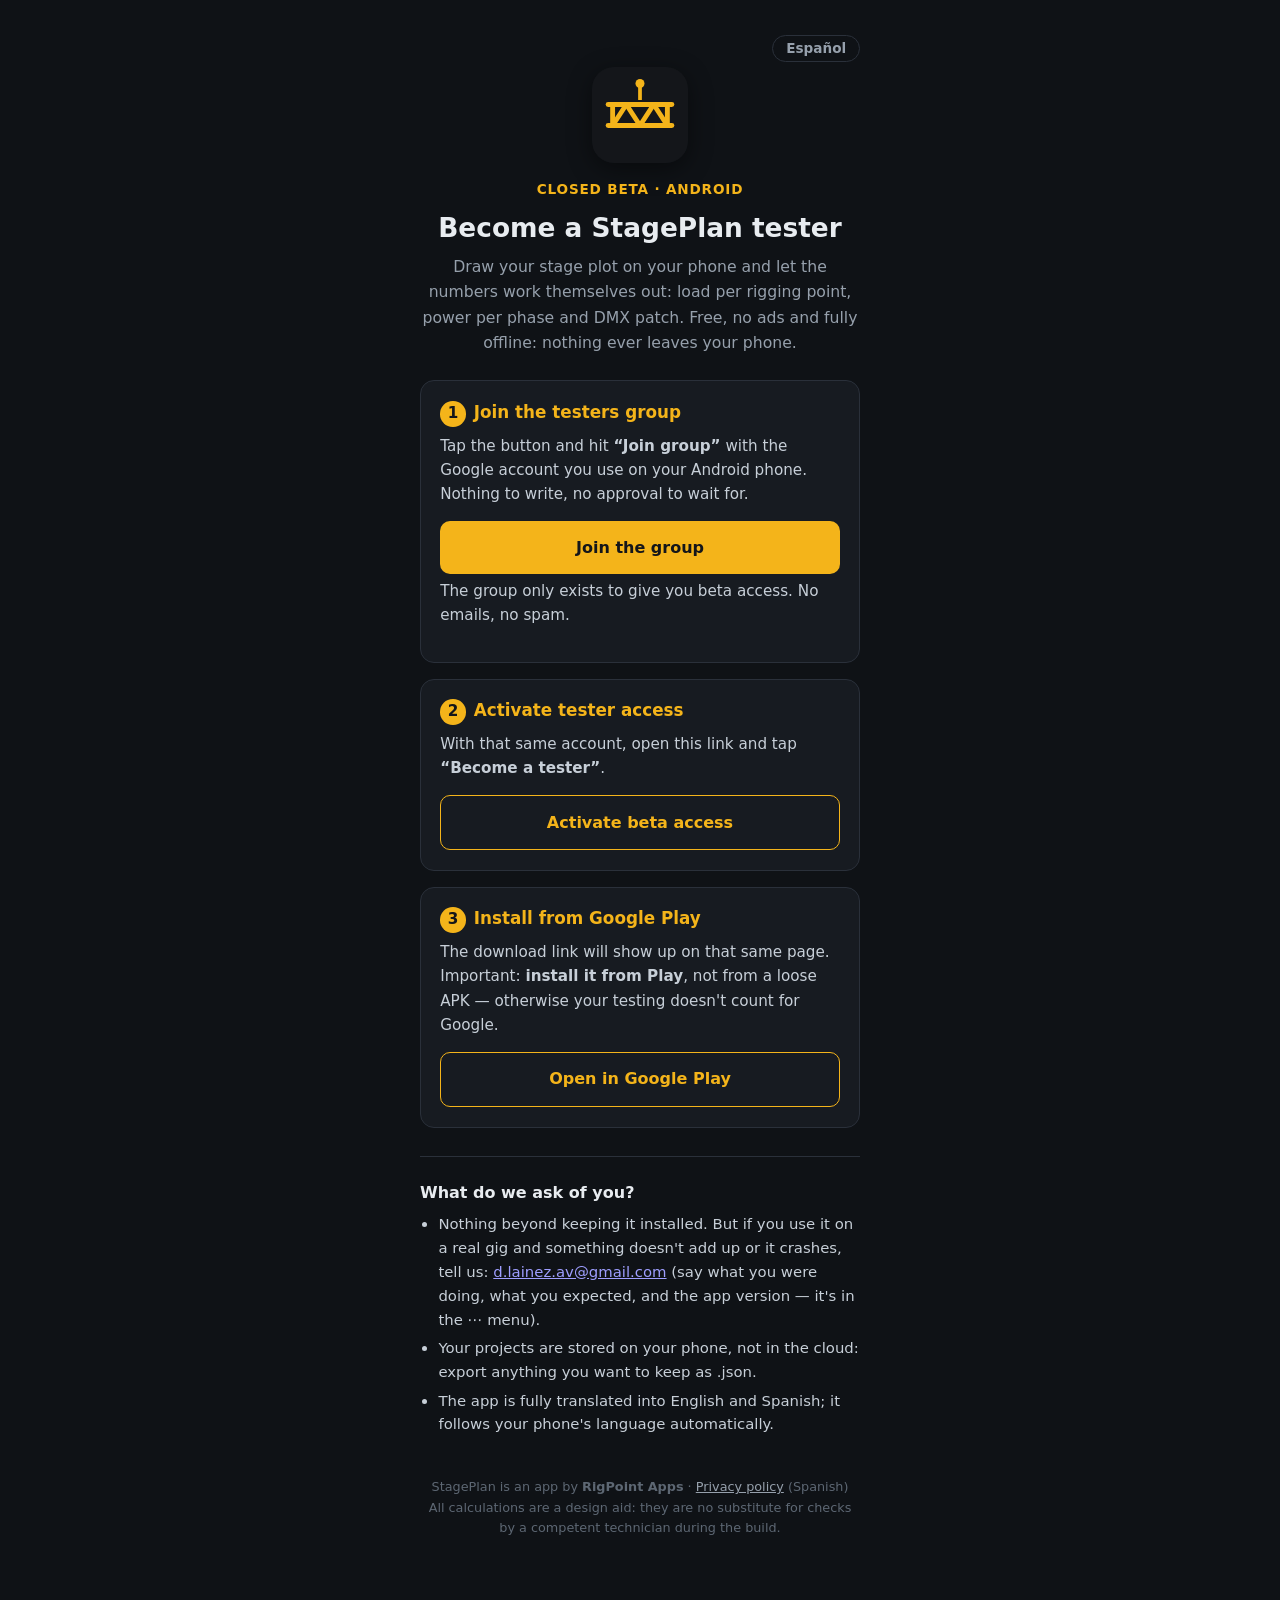
==== en/index.html @ d2f60a81 "Anade version en ingles de la landing (/en/) con selector de idioma Co-Authored-By: Claude Fable 5 <" ====
<!doctype html>
<html lang="en">
<head>
<meta charset="utf-8">
<meta name="viewport" content="width=device-width, initial-scale=1">
<title>Become a StagePlan tester</title>
<meta name="description" content="Join the StagePlan beta: stage plots with rigging loads, power and DMX patch worked out for you. Free and fully offline.">
<link rel="alternate" hreflang="es" href="https://rigpoint-apps.github.io/">
<link rel="alternate" hreflang="en" href="https://rigpoint-apps.github.io/en/">
<style>
  :root{ color-scheme: dark }
  *{ box-sizing:border-box }
  body{ margin:0; background:#0f1216; color:#e8ecf0;
        font:16px/1.6 system-ui,-apple-system,"Segoe UI",Roboto,sans-serif }
  main{ max-width:30rem; margin:0 auto; padding:2.2rem 1.25rem 4rem }
  .logo{ display:block; width:96px; height:96px; margin:0 auto 1rem;
         border-radius:22px; box-shadow:0 6px 24px rgba(0,0,0,.45) }
  h1{ font-size:1.65rem; text-align:center; margin:0 0 .3rem }
  .sub{ color:#96a0ac; text-align:center; margin:0 0 1.6rem; font-size:.98rem }
  .pill{ display:block; text-align:center; color:#f4b41a; font-weight:600;
         font-size:.85rem; letter-spacing:.06em; text-transform:uppercase;
         margin-bottom:.4rem }
  .paso{ border:1px solid #2a303a; border-radius:14px; background:#171b21;
         padding:1.1rem 1.2rem 1.25rem; margin:1rem 0 }
  .paso h2{ font-size:1.05rem; margin:0 0 .45rem; color:#f4b41a }
  .paso h2 span{ display:inline-block; width:1.6rem; height:1.6rem; line-height:1.6rem;
         text-align:center; background:#f4b41a; color:#14161a; border-radius:50%;
         font-size:.95rem; margin-right:.5rem; font-weight:700 }
  .paso p{ margin:.3rem 0 .9rem; color:#c7cfd8; font-size:.95rem }
  .btn{ display:block; text-align:center; text-decoration:none; font-weight:700;
        padding:.85rem 1rem; border-radius:10px; font-size:1rem }
  .btn-amber{ background:#f4b41a; color:#14161a }
  .btn-line{ border:1.5px solid #f4b41a; color:#f4b41a }
  .nota{ color:#96a0ac; font-size:.85rem; margin:.6rem 0 0 }
  .que{ margin:1.8rem 0 0; border-top:1px solid #2a303a; padding-top:1.4rem }
  .que h3{ font-size:1rem; margin:0 0 .5rem; color:#e8ecf0 }
  .que ul{ padding-left:1.15rem; margin:.4rem 0; color:#c7cfd8; font-size:.93rem }
  .que li{ margin:.3rem 0 }
  .lang{ text-align:right; margin:0 0 .4rem }
  .lang a{ color:#96a0ac; text-decoration:none; font-size:.85rem; font-weight:600;
           border:1px solid #2a303a; border-radius:999px; padding:.28rem .8rem }
  .lang a:hover{ color:#f4b41a; border-color:#f4b41a }
  footer{ text-align:center; color:#5d6773; font-size:.8rem; margin-top:2.5rem }
  footer a{ color:#96a0ac }
</style>
</head>
<body>
<main>
  <nav class="lang"><a href="../" hreflang="es" lang="es">Español</a></nav>
  <svg class="logo" viewBox="0 0 512 512" role="img" aria-label="StagePlan">
    <rect width="512" height="512" rx="110" fill="#14161a"/>
    <g stroke="#f4b41a" stroke-width="26" stroke-linecap="round" fill="none">
      <line x1="86" y1="200" x2="426" y2="200"/>
      <line x1="86" y1="312" x2="426" y2="312"/>
      <line x1="110" y1="200" x2="110" y2="312"/>
      <line x1="402" y1="200" x2="402" y2="312"/>
      <line x1="110" y1="312" x2="183" y2="200"/>
      <line x1="183" y1="200" x2="256" y2="312"/>
      <line x1="256" y1="312" x2="329" y2="200"/>
      <line x1="329" y1="200" x2="402" y2="312"/>
    </g>
    <line x1="256" y1="88" x2="256" y2="176" stroke="#f4b41a" stroke-width="20"/>
    <circle cx="256" cy="88" r="24" fill="#f4b41a"/>
  </svg>

  <span class="pill">Closed beta · Android</span>
  <h1>Become a StagePlan tester</h1>
  <p class="sub">Draw your stage plot on your phone and let the numbers work themselves
  out: load per rigging point, power per phase and DMX patch. Free, no ads and fully
  offline: nothing ever leaves your phone.</p>

  <div class="paso">
    <h2><span>1</span>Join the testers group</h2>
    <p>Tap the button and hit <b>“Join group”</b> with the Google account you use on
    your Android phone. Nothing to write, no approval to wait for.</p>
    <a class="btn btn-amber" href="https://groups.google.com/g/stageplan-testers" rel="noopener">Join the group</a>
    <p class="nota">The group only exists to give you beta access. No emails, no spam.</p>
  </div>

  <div class="paso">
    <h2><span>2</span>Activate tester access</h2>
    <p>With that same account, open this link and tap
    <b>“Become a tester”</b>.</p>
    <a class="btn btn-line" href="https://play.google.com/apps/testing/com.stageplan.app" rel="noopener">Activate beta access</a>
  </div>

  <div class="paso">
    <h2><span>3</span>Install from Google Play</h2>
    <p>The download link will show up on that same page. Important:
    <b>install it from Play</b>, not from a loose APK — otherwise your testing
    doesn't count for Google.</p>
    <a class="btn btn-line" href="https://play.google.com/store/apps/details?id=com.stageplan.app" rel="noopener">Open in Google Play</a>
  </div>

  <div class="que">
    <h3>What do we ask of you?</h3>
    <ul>
      <li>Nothing beyond keeping it installed. But if you use it on a real gig and
      something doesn't add up or it crashes, tell us:
      <a href="mailto:d.lainez.av@gmail.com">d.lainez.av@gmail.com</a>
      (say what you were doing, what you expected, and the app version — it's in
      the ⋯ menu).</li>
      <li>Your projects are stored on your phone, not in the cloud: export anything
      you want to keep as .json.</li>
      <li>The app is fully translated into English and Spanish; it follows your
      phone's language automatically.</li>
    </ul>
  </div>

  <footer>
    StagePlan is an app by <b>RigPoint Apps</b> ·
    <a href="../privacidad/">Privacy policy</a> (Spanish)<br>
    All calculations are a design aid: they are no substitute for checks by a
    competent technician during the build.
  </footer>
</main>
</body>
</html>
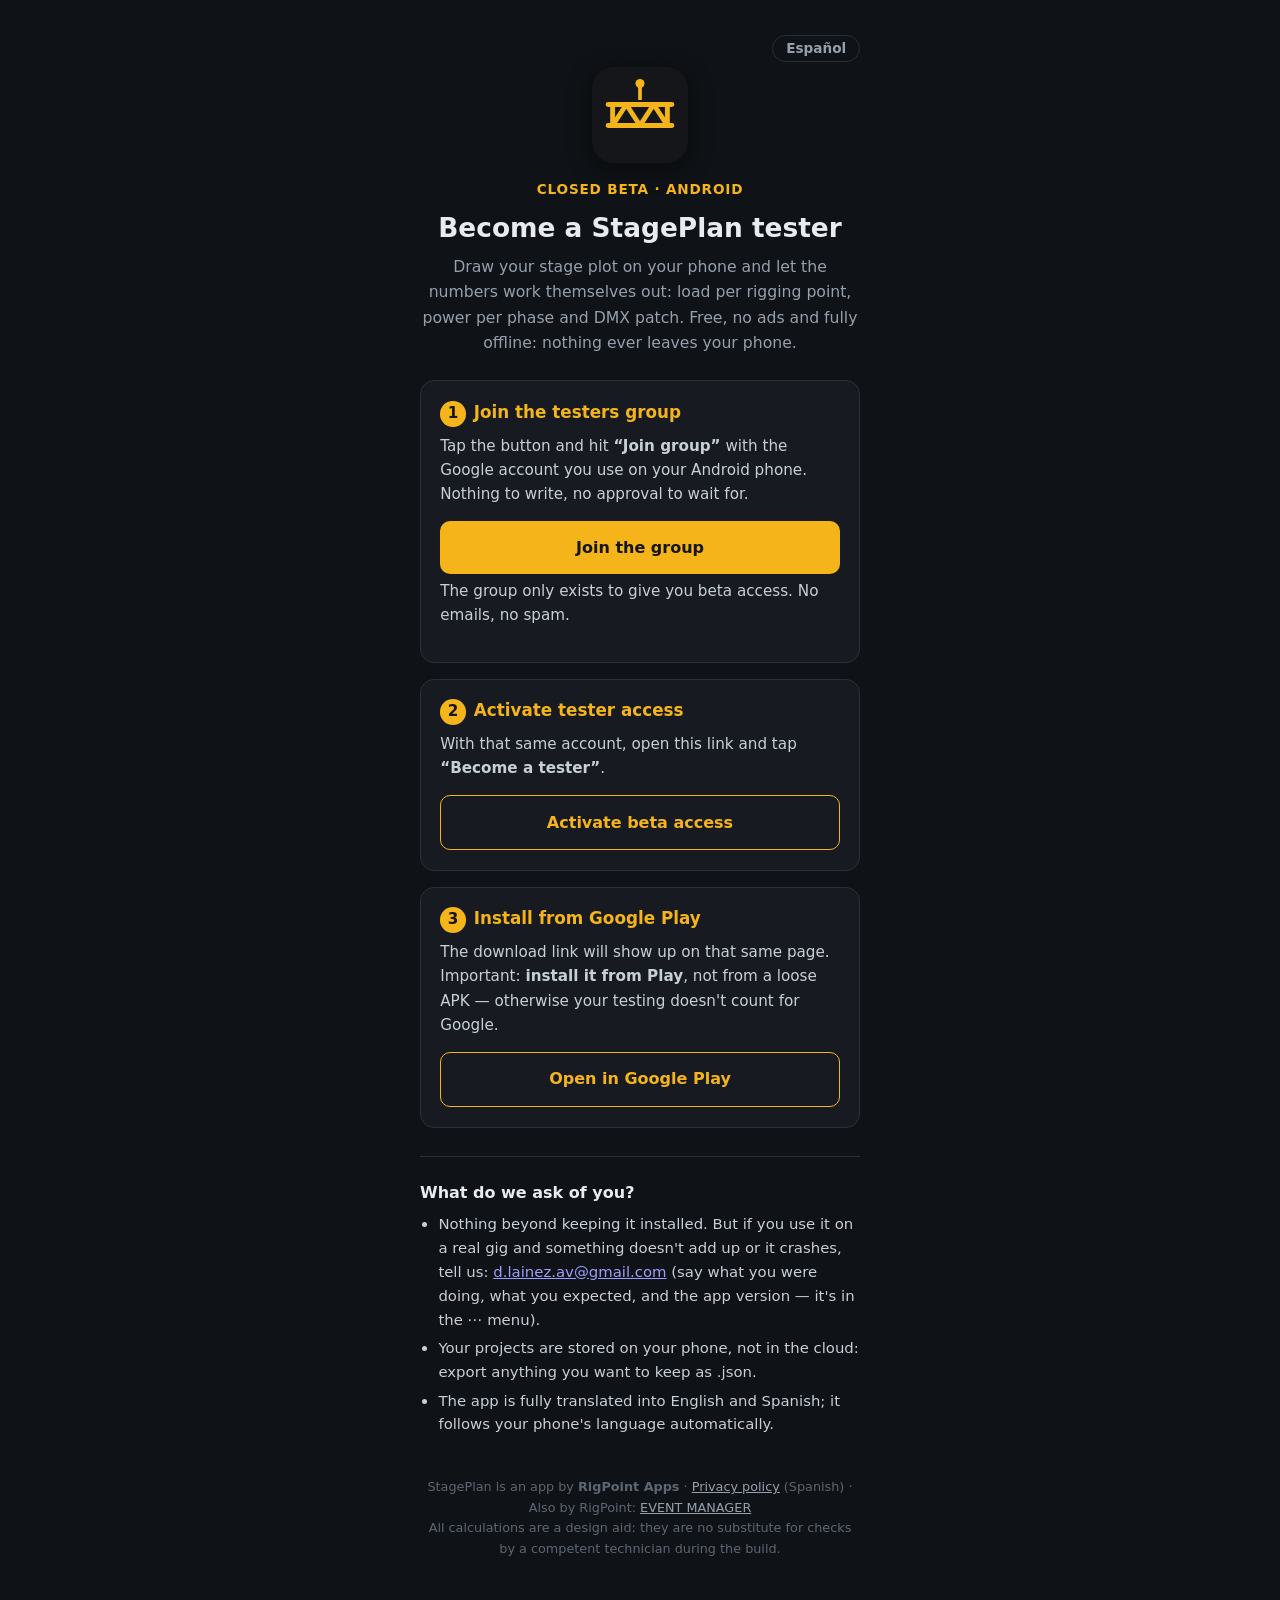
==== commit cab6282a: "Página pública de EVENT MANAGER (es/en) y enlace desde la landing Co-Authored-By: Claude Opus 5 <nor" ====
--- a/en/index.html
+++ b/en/index.html
@@ -109,7 +109,8 @@
 
   <footer>
     StagePlan is an app by <b>RigPoint Apps</b> ·
-    <a href="../privacidad/">Privacy policy</a> (Spanish)<br>
+    <a href="../privacidad/">Privacy policy</a> (Spanish) ·
+    Also by RigPoint: <a href="../event-manager/en/">EVENT MANAGER</a><br>
     All calculations are a design aid: they are no substitute for checks by a
     competent technician during the build.
   </footer>
